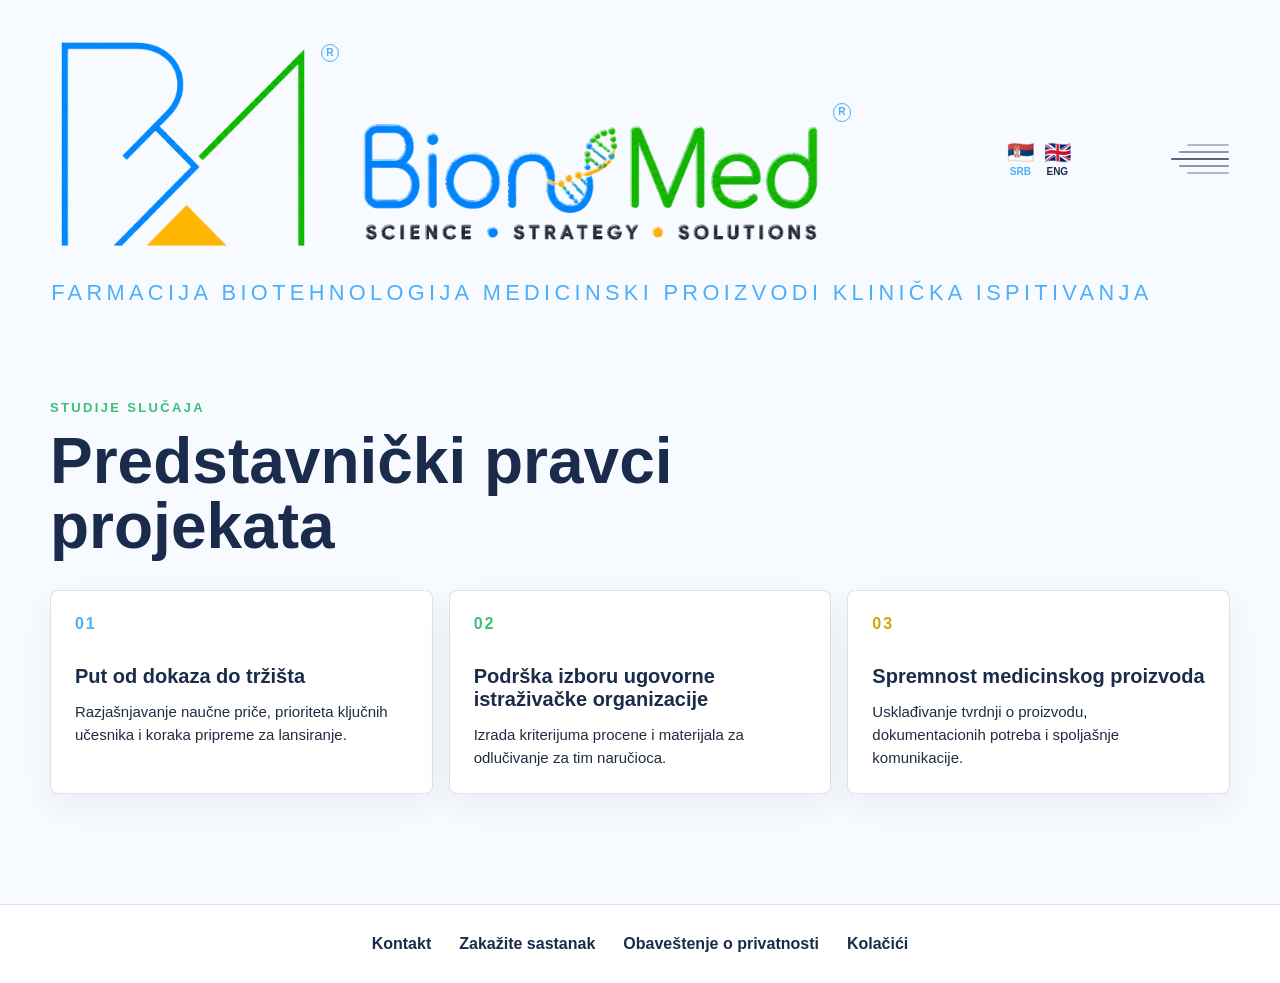
==== case-studies-sr.html @ 27e4acb4 "Initial commit via Netlify [skip ci]" ====
<!doctype html>
<html lang="sr">
<head>
  <meta charset="utf-8">
  <meta name="viewport" content="width=device-width, initial-scale=1">
  <title>Bion Med | Studije slučaja</title>
  <meta name="description" content="Predstavnički pravci Bion Med savetodavnih projekata u biomedicinskim naukama.">
  <link rel="stylesheet" href="styles.css?v=mobile-final-20260612">
</head>
<body>
  <header class="site-header" aria-label="Primarna navigacija">
    <div class="brand-center">
      <a class="brand" href="solution-b-sr.html#top" aria-label="Bion Med početna strana">
        <span class="brand-asset brand-asset-mark">
          <img class="brand-mark" src="g3-proposals/bion-med-chatgpt-monogram-grafism-cropped.png" alt="">
          <span class="registered-mark" aria-hidden="true">R</span>
        </span>
        <span class="brand-asset brand-asset-logo">
          <img class="brand-logo" src="g3-proposals/bion-med-chatgpt-logotype-cropped.png" alt="Bion Med">
          <span class="registered-mark" aria-hidden="true">R</span>
        </span>
      </a>
      <p class="brand-sectors">Farmacija Biotehnologija Medicinski proizvodi Klinička ispitivanja</p>
    </div>

    <div class="language-switch" aria-label="Izbor jezika">
      <a class="language-link is-active" href="case-studies-sr.html" aria-label="Srpska verzija" aria-current="page">
        <span class="language-flag" aria-hidden="true">🇷🇸</span>
        <span>srb</span>
      </a>
      <a class="language-link" href="case-studies.html" aria-label="Engleska verzija">
        <span class="language-flag" aria-hidden="true">🇬🇧</span>
        <span>eng</span>
      </a>
    </div>

    <nav class="side-menu" aria-label="Sekcije sajta">
      <button class="menu-trigger" type="button" aria-label="Otvori meni">
        <span></span>
        <span></span>
        <span></span>
        <span></span>
        <span></span>
      </button>
      <div class="side-panel">
        <a href="solution-b-sr.html#about">O nama</a>
        <a href="solution-b-sr.html#services">Naše usluge</a>
        <a href="solution-b-sr.html#process-automation">Automatizacija procesa</a>
        <a href="solution-b-sr.html#experience">Naše iskustvo</a>
        <a href="solution-b-sr.html#why-choose-us">Zašto izabrati nas</a>
        <a href="solution-b-sr.html#message-inquiries">Kontakt</a>
        <a href="case-studies-sr.html" aria-current="page">Studije slučaja</a>
        <a href="news-sr.html">Novosti</a>
      </div>
    </nav>
  </header>

  <main id="top">
    <section class="case-page">
      <div class="section-heading">
        <p class="section-label">Studije slučaja</p>
        <h1>Predstavnički pravci projekata</h1>
      </div>
      <div class="case-list">
        <article>
          <span>01</span>
          <h3>Put od dokaza do tržišta</h3>
          <p>Razjašnjavanje naučne priče, prioriteta ključnih učesnika i koraka pripreme za lansiranje.</p>
        </article>
        <article>
          <span>02</span>
          <h3>Podrška izboru ugovorne istraživačke organizacije</h3>
          <p>Izrada kriterijuma procene i materijala za odlučivanje za tim naručioca.</p>
        </article>
        <article>
          <span>03</span>
          <h3>Spremnost medicinskog proizvoda</h3>
          <p>Usklađivanje tvrdnji o proizvodu, dokumentacionih potreba i spoljašnje komunikacije.</p>
        </article>
      </div>
    </section>
  </main>

  <footer class="site-footer">
    <a href="solution-b-sr.html#message-inquiries">Kontakt</a>
    <a href="https://calendar.google.com/calendar/u/0/appointments/schedules/AcZssZ3W9Iv8rAubSwvGtwa5ucIwI_nNhwjz5LhxlbKPDGXNx2U5GC1hXW3__2z9-smpKLWtkaJI_X5J" target="_blank" rel="noopener">Zakažite sastanak</a>
    <a href="privacy-sr.html">Obaveštenje o privatnosti</a>
    <a href="cookies-sr.html">Kolačići</a>
  </footer>
  <script>
    const siteHeader = document.querySelector('.site-header');

    const updateTopFade = () => {
      const distance = Math.min(Math.max(window.scrollY, 0), 260);
      const fade = 1 - distance / 260;
      siteHeader.style.setProperty('--top-fade', fade.toFixed(3));
      siteHeader.style.setProperty('--top-shift', `${Math.round((1 - fade) * -34)}px`);
      siteHeader.style.setProperty('--top-pointer-events', fade > 0.08 ? 'auto' : 'none');
      siteHeader.style.setProperty('--header-bg-alpha', (0.72 * fade).toFixed(3));
      siteHeader.style.setProperty('--header-border-alpha', (0.72 * fade).toFixed(3));
      siteHeader.style.setProperty('--header-blur', `${Math.round(18 * fade)}px`);
    };

    updateTopFade();
    window.addEventListener('scroll', updateTopFade, { passive: true });
  </script>
</body>
</html>
---- styles.css ----
:root {
  --sky: #4daff7;
  --green: #3dbe7a;
  --yellow: #ffd24d;
  --navy: #1b2b4b;
  --gray: #e6ebf1;
  --ink: #1f2d42;
  --muted: #5b6778;
  --paper: #f7faff;
  --white: #ffffff;
  --line: rgba(27, 43, 75, 0.14);
  --shadow: 0 22px 60px rgba(27, 43, 75, 0.14);
}

@media (max-width: 820px) {
  .site-header {
    min-height: 188px !important;
    padding: 12px 14px 18px !important;
    overflow: visible !important;
  }

  .brand-center {
    width: calc(100vw - 28px) !important;
    padding-top: 42px !important;
  }

  .brand {
    width: calc(100vw - 28px) !important;
    max-width: 360px !important;
    gap: 10px !important;
    align-items: flex-end !important;
    justify-content: flex-start !important;
  }

  .brand-mark {
    width: 132px !important;
    height: 132px !important;
    margin: 0 !important;
  }

  .brand-logo {
    width: 178px !important;
    height: 74px !important;
    object-fit: contain !important;
    object-position: left center !important;
  }

  .registered-mark {
    width: 15px !important;
    height: 15px !important;
    font-size: 8px !important;
  }

  .brand-asset-mark .registered-mark,
  .brand-asset-logo .registered-mark {
    top: 0 !important;
    right: -10px !important;
  }

  .brand-sectors {
    margin-top: 8px !important;
    max-width: 310px !important;
    font-size: 11px !important;
    letter-spacing: 0.11em !important;
    line-height: 1.35 !important;
  }

  .language-switch {
    position: fixed !important;
    top: 10px !important;
    right: 16px !important;
    z-index: 40 !important;
    margin: 0 !important;
    gap: 8px !important;
  }

  .language-flag {
    font-size: 18px !important;
  }

  .language-link {
    font-size: 9px !important;
  }

  .side-menu {
    position: fixed !important;
    top: 124px !important;
    right: 18px !important;
    z-index: 42 !important;
    padding: 0 !important;
  }

  .menu-trigger {
    width: 46px !important;
    padding: 8px 0 !important;
  }

  .menu-trigger span:nth-child(1),
  .menu-trigger span:nth-child(5) {
    width: 30px !important;
  }

  .menu-trigger span:nth-child(2),
  .menu-trigger span:nth-child(4) {
    width: 38px !important;
  }

  .menu-trigger span:nth-child(3),
  .side-menu:hover .menu-trigger span,
  .side-menu:focus-within .menu-trigger span {
    width: 46px !important;
  }

  .side-panel {
    top: calc(100% + 10px) !important;
    right: 0 !important;
  }

  .hero {
    margin-top: 188px !important;
  }

  .case-page {
    margin-top: 188px !important;
  }
}

* {
  box-sizing: border-box;
}

html {
  scroll-behavior: smooth;
}

body {
  margin: 0;
  color: var(--ink);
  background: var(--paper);
  font-family: Inter, Avenir Next, Arial, sans-serif;
}

a {
  color: inherit;
  text-decoration: none;
}

.site-header {
  position: fixed;
  inset: 0 0 auto;
  z-index: 20;
  display: grid;
  grid-template-columns: auto 1fr auto;
  align-items: center;
  gap: 24px;
  padding: 12px clamp(18px, 4vw, 56px) 16px;
  background: rgba(247, 250, 255, var(--header-bg-alpha, 0.72));
  border-bottom: 1px solid rgba(255, 255, 255, var(--header-border-alpha, 0.72));
  backdrop-filter: blur(var(--header-blur, 18px));
}

.brand-center {
  grid-column: 1;
  justify-self: start;
  display: grid;
  justify-items: start;
  gap: 4px;
  min-width: 0;
  opacity: var(--top-fade, 1);
  pointer-events: var(--top-pointer-events, auto);
  transform: translateY(var(--top-shift, 0));
  transition: opacity 140ms linear, transform 140ms linear;
}

.brand {
  display: inline-flex;
  align-items: flex-end;
  justify-content: flex-start;
  gap: clamp(26px, 3vw, 46px);
  min-width: 0;
}

.brand-asset {
  position: relative;
  display: inline-grid;
  place-items: center;
}

.registered-mark {
  position: absolute;
  top: 12%;
  right: -24px;
  display: grid;
  place-items: center;
  width: clamp(18px, 1.45vw, 25px);
  height: clamp(18px, 1.45vw, 25px);
  border: 1.6px solid var(--sky);
  border-radius: 999px;
  color: var(--sky);
  background: rgba(247, 250, 255, 0.72);
  font-size: clamp(10px, 0.8vw, 14px);
  font-weight: 800;
  line-height: 1;
}

.brand-asset-logo .registered-mark {
  top: 8%;
  right: -24px;
}

.brand-mark {
  width: 264px;
  height: 264px;
  object-fit: contain;
}

.brand-logo {
  width: clamp(360px, 37vw, 660px);
  height: 188px;
  object-fit: contain;
  object-position: center;
}

.brand-sectors {
  margin: 0;
  color: var(--sky);
  font-size: clamp(17px, 1.7vw, 26px);
  font-weight: 300;
  letter-spacing: 0.2em;
  line-height: 1.2;
  text-align: left;
  text-transform: uppercase;
  white-space: nowrap;
}

.language-switch {
  grid-column: 2;
  justify-self: end;
  display: inline-flex;
  align-items: start;
  gap: 10px;
  margin-right: 76px;
  opacity: var(--top-fade, 1);
  pointer-events: var(--top-pointer-events, auto);
  transform: translateY(var(--top-shift, 0));
  transition: opacity 140ms linear, transform 140ms linear;
}

.language-link {
  display: grid;
  justify-items: center;
  gap: 3px;
  color: var(--navy);
  font-size: 10px;
  font-weight: 800;
  line-height: 1;
  text-decoration: none;
  text-transform: uppercase;
}

.language-link.is-active,
.language-link:hover {
  color: var(--sky);
}

.language-flag {
  font-size: 22px;
  line-height: 1;
}

.side-menu {
  grid-column: 3;
  justify-self: end;
  position: relative;
  padding: 18px 0;
  z-index: 3;
}

.menu-trigger {
  display: grid;
  justify-items: end;
  gap: 5px;
  width: 58px;
  padding: 8px 0;
  cursor: pointer;
  border: 0;
  background: transparent;
}

.menu-trigger span {
  height: 2px;
  border-radius: 2px;
  background: var(--navy);
  opacity: 0.9;
  transition: width 160ms ease, opacity 160ms ease, background 160ms ease;
}

.menu-trigger span:nth-child(1) {
  width: 42px;
  opacity: 0.3;
}

.menu-trigger span:nth-child(2) {
  width: 50px;
  opacity: 0.48;
}

.menu-trigger span:nth-child(3) {
  width: 58px;
  opacity: 0.72;
}

.menu-trigger span:nth-child(4) {
  width: 50px;
  opacity: 0.48;
}

.menu-trigger span:nth-child(5) {
  width: 42px;
  opacity: 0.3;
}

.side-menu:hover .menu-trigger span,
.side-menu:focus-within .menu-trigger span {
  width: 58px;
  opacity: 0.95;
  background: var(--sky);
}

.side-panel {
  position: absolute;
  top: 100%;
  right: 0;
  display: grid;
  width: min(82vw, 320px);
  padding: 12px;
  border: 1px solid var(--line);
  border-radius: 8px;
  background: rgba(255, 255, 255, 0.96);
  box-shadow: var(--shadow);
  opacity: 0;
  pointer-events: none;
  transform: translateY(-8px);
  transition: opacity 180ms ease, transform 180ms ease;
}

.side-menu:hover .side-panel,
.side-menu:focus-within .side-panel {
  opacity: 1;
  pointer-events: auto;
  transform: translateY(0);
}

.side-panel a {
  padding: 14px 16px;
  border-radius: 6px;
  color: var(--sky);
  font-weight: 650;
}

.side-panel a:hover {
  color: var(--navy);
  background: rgba(77, 175, 247, 0.14);
}

.side-panel a[aria-current="page"] {
  color: white;
  background: var(--sky);
}

.hero {
  position: relative;
  min-height: 64vh;
  display: grid;
  align-items: center;
  overflow: hidden;
  margin-top: clamp(300px, 23vw, 390px);
  padding: 54px clamp(22px, 6vw, 96px) 64px;
  isolation: isolate;
}

.hero-carousel,
.slide,
.hero-shade {
  position: absolute;
  inset: 0;
}

.hero-carousel {
  z-index: -3;
  background: var(--gray);
}

.slide {
  width: 100%;
  height: 100%;
  object-fit: cover;
  opacity: 0;
  transform: scale(1.05);
  filter: saturate(1.1) contrast(1.02);
  animation: brandSlide 25s infinite;
}

.slide-2 {
  animation-delay: 5s;
}

.slide-3 {
  animation-delay: 10s;
}

.slide-4 {
  animation-delay: 15s;
}

.slide-5 {
  animation-delay: 20s;
}

.hero-shade {
  z-index: -2;
  background:
    linear-gradient(180deg, rgba(247, 250, 255, 0.84) 0%, rgba(247, 250, 255, 0.68) 44%, rgba(247, 250, 255, 0.9) 100%),
    linear-gradient(90deg, rgba(77, 175, 247, 0.18), rgba(255, 255, 255, 0.22) 46%, rgba(61, 190, 122, 0.16));
}

.hero-content {
  display: grid;
  justify-items: center;
  max-width: 980px;
  margin: 0 auto;
  text-align: center;
}

.hero-content-a {
  justify-items: start;
  max-width: 1040px;
  text-align: left;
}

.hero-content-b {
  max-width: 1120px;
}

.hero-headline {
  display: grid;
  justify-items: center;
}

.representative-photos {
  position: relative;
  width: min(1080px, 100%);
  margin: 0 auto clamp(22px, 3vw, 34px);
  overflow: hidden;
  border: 1px solid rgba(255, 255, 255, 0.64);
  border-radius: 8px;
  background: rgba(255, 255, 255, 0.42);
  box-shadow: 0 18px 44px rgba(27, 43, 75, 0.12);
  aspect-ratio: 16 / 9;
}

.photo-track {
  display: flex;
  width: 400%;
  height: 100%;
  animation: photoSequence 20s infinite;
}

.photo-tile {
  display: block;
  flex: 0 0 25%;
  min-width: 0;
  width: 100%;
  height: 100%;
  object-fit: contain;
  filter: saturate(1.04) contrast(1.02);
}

.solution-illustration {
  position: absolute;
  inset: 0;
  z-index: 2;
  pointer-events: none;
}

.solution-illustration::before {
  position: absolute;
  inset: 0;
  content: "";
  background:
    linear-gradient(90deg, rgba(247, 250, 255, 0.54), rgba(247, 250, 255, 0.04) 40%, rgba(27, 43, 75, 0.2)),
    linear-gradient(180deg, rgba(247, 250, 255, 0.08), rgba(247, 250, 255, 0.42));
}

.solution-layer {
  position: absolute;
  right: clamp(22px, 5vw, 82px);
  top: 50%;
  width: min(42%, 420px);
  max-height: 74%;
  overflow: visible;
  opacity: 0;
  filter: drop-shadow(0 18px 28px rgba(27, 43, 75, 0.18));
  transform: translate3d(42px, -50%, 0) scale(0.96);
  animation: solutionSequence 15s infinite;
}

.solution-layer-network {
  animation-delay: 5s;
}

.solution-layer-pathway {
  animation-delay: 10s;
}

.dna-curve,
.dna-rung,
.network-link,
.pathway-arc,
.growth-line,
.solution-tick {
  fill: none;
  stroke-linecap: round;
  stroke-linejoin: round;
}

.dna-curve {
  stroke-width: 9;
}

.dna-curve-a,
.network-link,
.arc-blue,
.growth-line {
  stroke: var(--sky);
}

.dna-curve-b,
.arc-green {
  stroke: var(--green);
}

.dna-rung,
.arc-yellow {
  stroke: var(--yellow);
  stroke-width: 5;
}

.solution-layer circle,
.orbit-dot,
.node {
  fill: rgba(247, 250, 255, 0.88);
  stroke-width: 6;
}

.solution-layer-dna circle,
.node-blue,
.dot-blue {
  stroke: var(--sky);
}

.node-green,
.dot-green {
  stroke: var(--green);
}

.node-yellow,
.dot-yellow {
  stroke: var(--yellow);
}

.network-link {
  stroke-width: 8;
}

.network-link-soft {
  stroke: rgba(61, 190, 122, 0.72);
  stroke-width: 5;
}

.solution-card-shape {
  fill: rgba(247, 250, 255, 0.82);
  stroke: rgba(77, 175, 247, 0.72);
  stroke-width: 3;
}

.solution-tick {
  stroke: var(--green);
  stroke-width: 8;
}

.pathway-arc {
  stroke-width: 10;
}

.growth-line {
  stroke-width: 7;
}

.growth-arrow {
  stroke: var(--green);
}

.mini-bar {
  fill: rgba(247, 250, 255, 0.84);
  stroke-width: 3;
}

.bar-a {
  stroke: var(--yellow);
}

.bar-b {
  stroke: var(--green);
}

.bar-c {
  stroke: var(--sky);
}

.eyebrow,
.section-label {
  margin: 0 0 14px;
  color: var(--green);
  font-size: 13px;
  font-weight: 800;
  letter-spacing: 0.18em;
  text-transform: uppercase;
}

h1,
h2,
h3,
p {
  overflow-wrap: anywhere;
}

h1 {
  margin: 0;
  color: var(--navy);
  line-height: 0.92;
  letter-spacing: 0;
  font-weight: 760;
}

.hero-logotype {
  display: block;
  width: min(540px, 58vw);
  height: auto;
  object-fit: contain;
  object-position: left center;
  filter: drop-shadow(0 22px 38px rgba(27, 43, 75, 0.12));
}

.brand-promise {
  display: flex;
  align-items: center;
  gap: 16px;
  margin: 12px 0 0;
  color: var(--navy);
  font-size: clamp(18px, 2.2vw, 32px);
  font-weight: 520;
  letter-spacing: 0.34em;
  text-transform: uppercase;
}

.brand-promise span {
  display: inline-block;
  width: 12px;
  height: 12px;
  border-radius: 999px;
}

.brand-promise span:nth-child(1) {
  background: var(--sky);
}

.brand-promise span:nth-child(2) {
  background: var(--yellow);
}

.promise-title {
  display: flex;
  align-items: center;
  justify-content: center;
  gap: clamp(10px, 1.4vw, 18px);
  flex-wrap: wrap;
  color: var(--navy);
  font-size: clamp(31px, 4.7vw, 66px);
  line-height: 1.02;
  font-weight: 420;
  letter-spacing: 0.14em;
  text-align: center;
  text-transform: uppercase;
  text-shadow: 0 18px 42px rgba(27, 43, 75, 0.1);
}

.promise-title span {
  display: inline-block;
  width: clamp(10px, 1vw, 16px);
  height: clamp(10px, 1vw, 16px);
  border-radius: 999px;
}

.promise-title span:nth-child(1) {
  background: var(--sky);
}

.promise-title span:nth-child(2) {
  background: var(--yellow);
}

.hero-copy {
  max-width: 840px;
  margin: 22px 0 0;
  color: #2e3d54;
  font-size: clamp(17px, 2vw, 24px);
  line-height: 1.36;
}

.hero-actions {
  display: flex;
  flex-wrap: wrap;
  gap: 12px;
  margin-top: 24px;
}

.button,
.contact-box button {
  display: inline-flex;
  justify-content: center;
  align-items: center;
  min-height: 48px;
  padding: 0 20px;
  border: 1px solid transparent;
  border-radius: 8px;
  font-weight: 800;
  cursor: pointer;
}

.button.primary,
.contact-box button {
  color: white;
  background: var(--navy);
}

.button.secondary {
  color: var(--navy);
  border-color: rgba(27, 43, 75, 0.2);
  background: rgba(255, 255, 255, 0.78);
}

.band {
  width: min(1180px, calc(100% - 44px));
  margin: 0 auto;
  padding: 76px 0;
  border-bottom: 1px solid var(--line);
}

.case-page {
  width: min(1180px, calc(100% - 44px));
  margin: clamp(320px, 24vw, 410px) auto 0;
  padding: 80px 0 110px;
}

.case-page h1 {
  max-width: 820px;
  color: var(--navy);
  font-size: clamp(42px, 5vw, 76px);
  line-height: 1.02;
  font-weight: 620;
}

.intro,
.split,
.contact-section {
  display: grid;
  grid-template-columns: minmax(0, 0.9fr) minmax(0, 1.1fr);
  gap: clamp(32px, 7vw, 96px);
  align-items: start;
}

.band h2 {
  margin: 0;
  color: var(--navy);
  font-size: clamp(31px, 4vw, 54px);
  line-height: 1.02;
  letter-spacing: 0;
}

.band p {
  color: var(--muted);
  font-size: 18px;
  line-height: 1.65;
}

.section-heading {
  max-width: 760px;
  margin-bottom: 30px;
}

.service-grid,
.case-list,
.choice-grid {
  display: grid;
  grid-template-columns: repeat(4, minmax(0, 1fr));
  gap: 16px;
}

.service-grid article,
.case-list article,
.choice-grid article,
.contact-box {
  min-width: 0;
  padding: 24px;
  border: 1px solid var(--line);
  border-radius: 8px;
  background: white;
  box-shadow: 0 12px 34px rgba(27, 43, 75, 0.06);
}

.service-grid h3,
.case-list h3,
.choice-grid h3 {
  margin: 0 0 12px;
  color: var(--navy);
  font-size: 20px;
}

.service-grid p,
.case-list p,
.choice-grid p {
  margin: 0;
  font-size: 15px;
  line-height: 1.55;
}

.choice-grid {
  grid-template-columns: repeat(4, minmax(0, 1fr));
}

.choice-grid article {
  border-top: 4px solid var(--sky);
  background: linear-gradient(180deg, rgba(255, 255, 255, 0.96), rgba(247, 250, 255, 0.86));
}

.choice-grid article:nth-child(2) {
  border-top-color: var(--green);
}

.choice-grid article:nth-child(3) {
  border-top-color: var(--yellow);
}

.choice-grid article:nth-child(4) {
  border-top-color: var(--navy);
}

.metric-list {
  display: grid;
  gap: 12px;
}

.metric-list div {
  display: grid;
  grid-template-columns: 130px 1fr;
  gap: 18px;
  padding: 18px 0;
  border-bottom: 1px solid var(--line);
}

.metric-list strong {
  color: var(--navy);
}

.metric-list span {
  color: var(--muted);
  line-height: 1.55;
}

.case-list {
  grid-template-columns: repeat(3, minmax(0, 1fr));
}

.case-list span {
  display: inline-flex;
  margin-bottom: 32px;
  color: var(--sky);
  font-weight: 850;
  letter-spacing: 0.12em;
}

.case-list article:nth-child(2) span {
  color: var(--green);
}

.case-list article:nth-child(3) span {
  color: #d3a40d;
}

.contact-box {
  display: grid;
  gap: 14px;
}

.contact-box h2 {
  font-size: clamp(26px, 3vw, 38px);
}

.contact-box label {
  display: grid;
  gap: 7px;
  color: var(--navy);
  font-size: 14px;
  font-weight: 800;
}

.contact-box input,
.contact-box textarea {
  width: 100%;
  border: 1px solid var(--line);
  border-radius: 8px;
  padding: 13px 14px;
  color: var(--ink);
  background: #fbfdff;
  font: inherit;
}

.contact-box textarea {
  resize: vertical;
}

.policy-section {
  display: grid;
  gap: 26px;
}

.policy-copy,
.policy-note {
  max-width: 900px;
  color: var(--muted);
  font-size: 16px;
  line-height: 1.7;
}

.policy-copy {
  display: grid;
  gap: 14px;
}

.policy-grid {
  display: grid;
  grid-template-columns: repeat(3, minmax(0, 1fr));
  gap: 1px;
  background: var(--line);
  border: 1px solid var(--line);
}

.policy-grid article {
  display: grid;
  gap: 12px;
  min-height: 210px;
  padding: 26px;
  background: #fbfdff;
}

.policy-grid h3 {
  color: var(--navy);
  font-size: 18px;
}

.policy-grid p {
  color: var(--muted);
  line-height: 1.6;
}

.policy-note {
  display: grid;
  gap: 16px;
  padding-top: 4px;
}

.text-action {
  justify-self: start;
  border: 0;
  padding: 0;
  color: var(--sky);
  background: transparent;
  font: inherit;
  font-weight: 850;
  cursor: pointer;
}

.text-action:hover {
  color: var(--green);
}

.site-footer {
  display: flex;
  flex-wrap: wrap;
  justify-content: center;
  gap: 14px 28px;
  padding: 30px clamp(18px, 4vw, 56px);
  color: var(--navy);
  background: white;
  border-top: 1px solid var(--line);
  font-weight: 800;
}

.site-footer a:hover {
  color: var(--green);
}

.cookie-banner {
  position: fixed;
  right: clamp(16px, 3vw, 36px);
  bottom: clamp(16px, 3vw, 36px);
  z-index: 80;
  display: grid;
  grid-template-columns: minmax(0, 1fr) auto;
  gap: 22px;
  width: min(920px, calc(100vw - 32px));
  padding: 22px;
  border: 1px solid rgba(77, 175, 247, 0.22);
  border-radius: 8px;
  background: rgba(255, 255, 255, 0.96);
  box-shadow: 0 22px 58px rgba(27, 43, 75, 0.18);
  backdrop-filter: blur(18px);
}

.cookie-banner[hidden],
.cookie-panel[hidden] {
  display: none;
}

.cookie-banner h2,
.cookie-panel h2 {
  color: var(--navy);
  font-size: clamp(22px, 2vw, 30px);
  letter-spacing: 0;
}

.cookie-banner p:not(.section-label) {
  margin-top: 8px;
  max-width: 620px;
  color: var(--muted);
  line-height: 1.55;
}

.cookie-actions,
.cookie-panel-actions {
  display: flex;
  flex-wrap: wrap;
  align-items: center;
  justify-content: flex-end;
  gap: 10px;
}

.button.ghost {
  border: 1px solid var(--line);
  color: var(--navy);
  background: white;
}

.cookie-panel {
  position: fixed;
  inset: 0;
  z-index: 90;
  display: grid;
  place-items: center;
  padding: 18px;
  background: rgba(27, 43, 75, 0.38);
}

.cookie-panel-card {
  display: grid;
  gap: 22px;
  width: min(760px, 100%);
  max-height: calc(100vh - 36px);
  overflow: auto;
  padding: clamp(22px, 4vw, 34px);
  border-radius: 8px;
  background: #ffffff;
  box-shadow: 0 30px 80px rgba(27, 43, 75, 0.28);
}

.cookie-panel-head {
  display: flex;
  align-items: flex-start;
  justify-content: space-between;
  gap: 18px;
}

.icon-close {
  display: grid;
  place-items: center;
  flex: 0 0 auto;
  width: 38px;
  height: 38px;
  border: 1px solid var(--line);
  border-radius: 999px;
  color: var(--navy);
  background: white;
  font-size: 20px;
  line-height: 1;
  cursor: pointer;
}

.cookie-options {
  display: grid;
  gap: 10px;
}

.cookie-option {
  display: grid;
  grid-template-columns: 1fr auto;
  align-items: center;
  gap: 16px;
  padding: 18px;
  border: 1px solid var(--line);
  border-radius: 8px;
  background: #fbfdff;
}

.cookie-option strong {
  display: block;
  color: var(--navy);
  font-size: 16px;
}

.cookie-option small {
  display: block;
  margin-top: 5px;
  color: var(--muted);
  line-height: 1.45;
}

.cookie-option input {
  width: 24px;
  height: 24px;
  accent-color: var(--sky);
}

.cookie-option.is-required {
  background: #f4f9fd;
}

@keyframes brandSlide {
  0%,
  18% {
    opacity: 1;
    transform: scale(1);
  }
  22%,
  100% {
    opacity: 0;
    transform: scale(1.05);
  }
}

@keyframes photoSequence {
  0%,
  21% {
    transform: translateX(0);
  }
  25%,
  46% {
    transform: translateX(-25%);
  }
  50%,
  71% {
    transform: translateX(-50%);
  }
  75%,
  96% {
    transform: translateX(-75%);
  }
  100% {
    transform: translateX(0);
  }
}

@keyframes solutionSequence {
  0% {
    opacity: 0;
    transform: translate3d(42px, -50%, 0) scale(0.96);
  }
  6%,
  27% {
    opacity: 1;
    transform: translate3d(0, -50%, 0) scale(1);
  }
  33%,
  100% {
    opacity: 0;
    transform: translate3d(-34px, -50%, 0) scale(1.03);
  }
}

@media (max-width: 980px) {
  .site-header {
    grid-template-columns: 1fr auto;
    align-items: start;
  }

  .brand-center {
    grid-column: 1;
    justify-items: start;
  }

  .brand {
    justify-content: flex-start;
  }

  .brand-sectors {
    text-align: left;
    white-space: normal;
  }

  .side-menu {
    grid-column: 2;
  }

  .language-switch {
    grid-column: 2;
    margin-right: 62px;
  }

  .intro,
  .split,
  .contact-section {
    grid-template-columns: 1fr;
  }

  .service-grid,
  .case-list,
  .choice-grid {
    grid-template-columns: repeat(2, minmax(0, 1fr));
  }

  .representative-photos {
    width: min(100%, calc(100vw - 44px));
    aspect-ratio: 16 / 9;
  }

  .solution-layer {
    right: 16px;
    width: min(46%, 330px);
  }

}

@media (max-width: 640px) {
  .site-header {
    min-height: 206px;
    padding: 14px 16px 18px;
    grid-template-columns: 1fr auto;
    align-items: start;
    overflow: visible;
  }

  .brand-center {
    width: calc(100vw - 32px);
    padding-top: 34px;
  }

  .brand-logo {
    width: 122px;
    height: 60px;
  }

  .brand-mark {
    width: 176px;
    height: 176px;
    margin-left: 0;
    margin-right: 0;
  }

  .brand {
    width: min(100%, 318px);
    gap: 12px;
    align-items: flex-end;
    overflow: visible;
  }

  .registered-mark {
    width: 17px;
    height: 17px;
    font-size: 9px;
  }

  .brand-asset-mark .registered-mark {
    top: 5%;
    right: -12px;
  }

  .brand-asset-logo .registered-mark {
    top: 3%;
    right: -12px;
  }

  .brand-sectors {
    margin-top: 6px;
    max-width: 310px;
    font-size: 13px;
    letter-spacing: 0.12em;
  }

  .language-switch {
    position: fixed;
    top: 10px;
    right: 78px;
    z-index: 24;
    margin-right: 0;
    gap: 8px;
  }

  .language-flag {
    font-size: 19px;
  }

  .hero {
    min-height: 70vh;
    margin-top: 206px;
    padding: 38px 20px 46px;
  }

  .hero-content-a {
    justify-items: center;
    text-align: center;
  }

  .hero-logotype {
    width: min(420px, 86vw);
    object-position: center;
  }

  .brand-promise {
    justify-content: center;
    gap: 10px;
    font-size: 15px;
    letter-spacing: 0.14em;
    flex-wrap: wrap;
  }

  .brand-promise span {
    width: 9px;
    height: 9px;
  }

  .promise-title {
    gap: 8px;
    font-size: 23px;
    letter-spacing: 0.06em;
  }

  .representative-photos {
    width: calc(100vw - 40px);
    margin-bottom: 20px;
    aspect-ratio: 16 / 9;
  }

  .promise-title span {
    width: 8px;
    height: 8px;
  }

  .menu-trigger {
    width: 48px;
  }

  .side-menu {
    position: fixed;
    top: 92px;
    right: 18px;
    z-index: 25;
    padding: 0;
  }

  .side-panel {
    top: calc(100% + 10px);
    right: 0;
  }

  .menu-trigger span:nth-child(1),
  .menu-trigger span:nth-child(5) {
    width: 32px;
  }

  .menu-trigger span:nth-child(2),
  .menu-trigger span:nth-child(4) {
    width: 40px;
  }

  .menu-trigger span:nth-child(3),
  .side-menu:hover .menu-trigger span,
  .side-menu:focus-within .menu-trigger span {
    width: 48px;
  }

  .hero-shade {
    background:
      linear-gradient(180deg, rgba(247, 250, 255, 0.86), rgba(247, 250, 255, 0.74)),
      linear-gradient(90deg, rgba(247, 250, 255, 0.88), rgba(247, 250, 255, 0.38));
  }

  .eyebrow,
  .section-label {
    font-size: 11px;
    letter-spacing: 0.12em;
  }

  .hero-actions {
    display: grid;
  }

  .band {
    width: min(100% - 32px, 1180px);
    padding: 54px 0;
  }

  .case-page {
    width: min(100% - 32px, 1180px);
    margin-top: 206px;
    padding: 54px 0 80px;
  }

  .service-grid,
  .case-list,
  .choice-grid,
  .policy-grid {
    grid-template-columns: 1fr;
  }

  .metric-list div {
    grid-template-columns: 1fr;
    gap: 6px;
  }

  .site-footer {
    display: grid;
    justify-items: center;
  }

  .cookie-banner {
    right: 16px;
    bottom: 16px;
    grid-template-columns: 1fr;
  }

  .cookie-actions,
  .cookie-panel-actions {
    justify-content: stretch;
  }

  .cookie-actions .button,
  .cookie-panel-actions .button {
    width: 100%;
    justify-content: center;
  }

  .cookie-option {
    grid-template-columns: 1fr;
  }
}
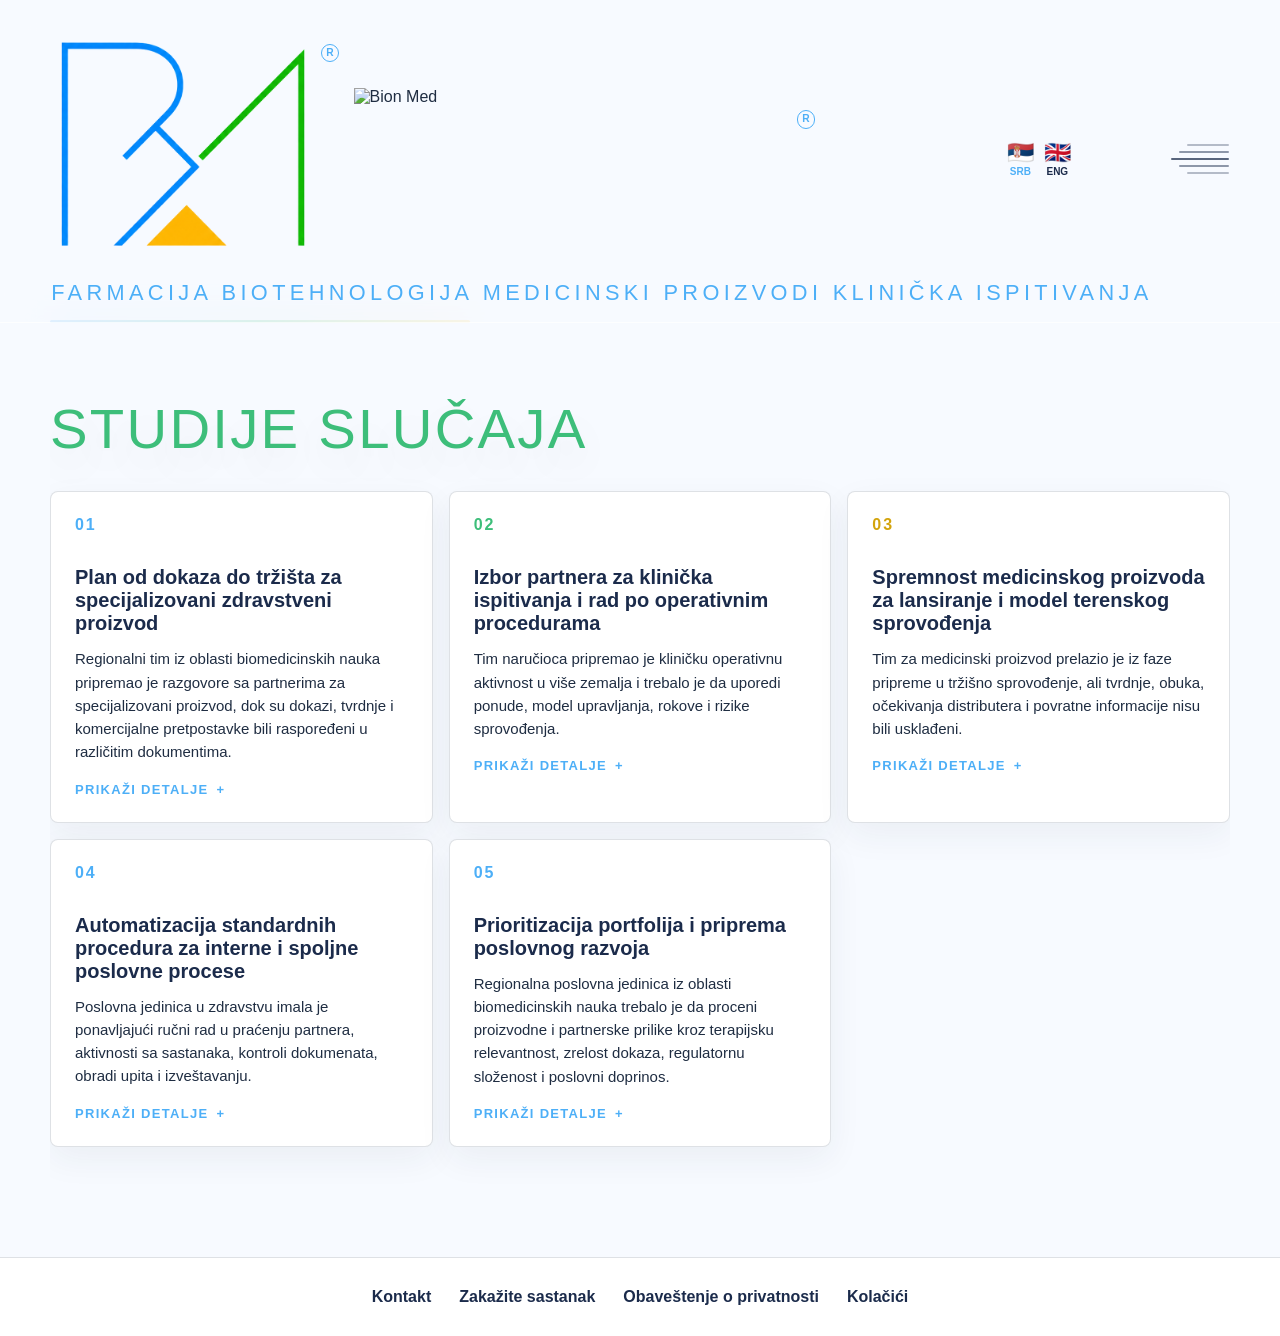
==== commit 433806e1: "Update Bion med final site case studies" ====
--- a/case-studies-sr.html
+++ b/case-studies-sr.html
@@ -3,20 +3,79 @@
 <head>
   <meta charset="utf-8">
   <meta name="viewport" content="width=device-width, initial-scale=1">
-  <title>Bion Med | Studije slučaja</title>
-  <meta name="description" content="Predstavnički pravci Bion Med savetodavnih projekata u biomedicinskim naukama.">
-  <link rel="stylesheet" href="styles.css?v=mobile-final-20260612">
+  <meta name="theme-color" content="#4daff7">
+  <link rel="icon" href="favicon.svg" type="image/svg+xml">
+  <link rel="alternate icon" href="assets/icons/favicon-64.png" type="image/png">
+  <link rel="apple-touch-icon" href="assets/icons/apple-touch-icon.png">
+  <link rel="manifest" href="site.webmanifest">
+  <title>Bion Med Studije slučaja | Praktični poslovni slučajevi iz zdravstva</title>
+  <meta name="description" content="Anonimizovani Bion Med poslovni slučajevi iz oblasti planiranja od dokaza do tržišta, izbora partnera za klinička ispitivanja, automatizacije procesa i spremnosti medicinskih proizvoda za lansiranje.">
+  <link rel="canonical" href="https://bion-med.com/case-studies-sr.html">
+  <link rel="alternate" hreflang="en" href="https://bion-med.com/case-studies.html">
+  <link rel="alternate" hreflang="sr" href="https://bion-med.com/case-studies-sr.html">
+  <link rel="alternate" hreflang="x-default" href="https://bion-med.com/case-studies.html">
+  <meta property="og:site_name" content="Bion Med">
+  <meta property="og:type" content="website">
+  <meta property="og:title" content="Bion Med Studije slučaja | Praktični poslovni slučajevi iz zdravstva">
+  <meta property="og:description" content="Anonimizovani Bion Med poslovni slučajevi iz oblasti planiranja od dokaza do tržišta, izbora partnera za klinička ispitivanja, automatizacije procesa i spremnosti medicinskih proizvoda za lansiranje.">
+  <meta property="og:url" content="https://bion-med.com/case-studies-sr.html">
+  <meta property="og:image" content="https://bion-med.com/g3-proposals/bion-med-chatgpt-logotype-transparent.png">
+  <meta property="og:locale" content="sr_RS">
+  <meta name="twitter:card" content="summary_large_image">
+  <meta name="twitter:title" content="Bion Med Studije slučaja | Praktični poslovni slučajevi iz zdravstva">
+  <meta name="twitter:description" content="Anonimizovani Bion Med poslovni slučajevi iz oblasti planiranja od dokaza do tržišta, izbora partnera za klinička ispitivanja, automatizacije procesa i spremnosti medicinskih proizvoda za lansiranje.">
+  <meta name="twitter:image" content="https://bion-med.com/g3-proposals/bion-med-chatgpt-logotype-transparent.png">
+  <script type="application/ld+json">
+  [
+    {
+      "@context": "https://schema.org",
+      "@type": "ProfessionalService",
+      "@id": "https://bion-med.com/#organization",
+      "name": "Bion Med",
+      "url": "https://bion-med.com/",
+      "logo": "https://bion-med.com/g3-proposals/bion-med-chatgpt-logotype-transparent.png",
+      "image": "https://bion-med.com/g3-proposals/bion-med-chatgpt-logotype-transparent.png",
+      "email": "contact@bion-med.com",
+      "areaServed": [
+        "Europe",
+        "Serbia",
+        "United States"
+      ],
+      "serviceType": [
+        "Savetovanje u farmaciji",
+        "Savetovanje u biotehnologiji",
+        "Strategija za medicinske proizvode",
+        "Podrška kliničkim operacijama",
+        "Poslovni razvoj u zdravstvu"
+      ],
+      "slogan": "Nauka, strategija, rešenja",
+      "description": "Bion Med pruža savetovanje zasnovano na nauci i dokazima za farmaceutske, biotehnološke, medicinsko-tehnološke kompanije i organizacije za klinička ispitivanja."
+    },
+    {
+      "@context": "https://schema.org",
+      "@type": "WebSite",
+      "@id": "https://bion-med.com/#website",
+      "name": "Bion Med",
+      "url": "https://bion-med.com/",
+      "inLanguage": "sr-RS",
+      "publisher": {
+        "@id": "https://bion-med.com/#organization"
+      }
+    }
+  ]
+  </script>
+  <link rel="stylesheet" href="styles.css?v=case-accordion-20260629">
 </head>
-<body>
+<body class="dynamic-combined subpage-dynamic">
   <header class="site-header" aria-label="Primarna navigacija">
     <div class="brand-center">
       <a class="brand" href="solution-b-sr.html#top" aria-label="Bion Med početna strana">
         <span class="brand-asset brand-asset-mark">
-          <img class="brand-mark" src="g3-proposals/bion-med-chatgpt-monogram-grafism-cropped.png" alt="">
+          <img class="brand-mark" src="g3-proposals/bion-med-chatgpt-monogram-grafism-cropped.png" alt="" width="666" height="565" decoding="async">
           <span class="registered-mark" aria-hidden="true">R</span>
         </span>
         <span class="brand-asset brand-asset-logo">
-          <img class="brand-logo" src="g3-proposals/bion-med-chatgpt-logotype-cropped.png" alt="Bion Med">
+          <img class="brand-logo" src="g3-proposals/bion-med-logotype-hires-cropped.png" alt="Bion Med" width="1500" height="430" decoding="async">
           <span class="registered-mark" aria-hidden="true">R</span>
         </span>
       </a>
@@ -56,26 +115,75 @@
   </header>
 
   <main id="top">
-    <section class="case-page">
+    <section class="case-page title-only-page">
       <div class="section-heading">
-        <p class="section-label">Studije slučaja</p>
-        <h1>Predstavnički pravci projekata</h1>
+        <h1>Studije slučaja</h1>
       </div>
       <div class="case-list">
         <article>
           <span>01</span>
-          <h3>Put od dokaza do tržišta</h3>
-          <p>Razjašnjavanje naučne priče, prioriteta ključnih učesnika i koraka pripreme za lansiranje.</p>
+          <h3>Plan od dokaza do tržišta za specijalizovani zdravstveni proizvod</h3>
+          <p>Regionalni tim iz oblasti biomedicinskih nauka pripremao je razgovore sa partnerima za specijalizovani proizvod, dok su dokazi, tvrdnje i komercijalne pretpostavke bili raspoređeni u različitim dokumentima.</p>
+          <button class="module-toggle" type="button" aria-expanded="false">Prikaži detalje</button>
+          <div class="module-detail">
+            <div>
+              <p><strong>Uloga Bion Meda:</strong> Bion Med je izradio mapu dokaza po grupama zainteresovanih strana, razdvojio potvrđene dokaze od pretpostavki, pripremio matricu poruka za medicinske i poslovne razgovore, identifikovao nedostajuće elemente dokaza i pretvorio materijal u plan aktivnosti za narednih 90 dana.</p>
+              <p><strong>Praktično isporučeno:</strong> Pregled dokaza, lista pitanja zainteresovanih strana, struktura vrednosne priče, evidencija mogućih primedbi, vodič za savetodavne razgovore i lista spremnosti za lansiranje za medicinski, tržišni i komercijalni tim.</p>
+              <p><strong>Poslovni ishod:</strong> Klijent je ušao u spoljne razgovore sa jasnijom pričom o proizvodu, prioritetnim planom dokaza i praktičnom internom mapom za partnersko angažovanje, pripremu lansiranja i međufunkcionalno sprovođenje.</p>
+            </div>
+          </div>
         </article>
         <article>
           <span>02</span>
-          <h3>Podrška izboru ugovorne istraživačke organizacije</h3>
-          <p>Izrada kriterijuma procene i materijala za odlučivanje za tim naručioca.</p>
+          <h3>Izbor partnera za klinička ispitivanja i rad po operativnim procedurama</h3>
+          <p>Tim naručioca pripremao je kliničku operativnu aktivnost u više zemalja i trebalo je da uporedi ponude, model upravljanja, rokove i rizike sprovođenja.</p>
+          <button class="module-toggle" type="button" aria-expanded="false">Prikaži detalje</button>
+          <div class="module-detail">
+            <div>
+              <p><strong>Uloga Bion Meda:</strong> Bion Med je pripremio logiku izbora partnera, ponderisanu matricu ocenjivanja, pitanja za zahtev za ponudu, model upravljanja projektom i registar rizika. Istovremeno su operativni tokovi po standardnim procedurama prevedeni u praktične radne korake za praćenje izvodljivosti, dokumenata, otvorenih aktivnosti, eskalacija i sastanaka.</p>
+              <p><strong>Praktično isporučeno:</strong> Matrica za poređenje partnera, materijal za internu odluku, kalendar upravljanja projektom, mapa odgovornosti, put eskalacije i jednostavni alati za praćenje statusa, dokumenata, rizika i narednih aktivnosti.</p>
+              <p><strong>Poslovni ishod:</strong> Klijent je dobio transparentniji proces izbora partnera, manje nejasnih prelaza između internog i spoljnog tima i operativnu strukturu pogodniju za proveru pre početka projekta.</p>
+            </div>
+          </div>
         </article>
         <article>
           <span>03</span>
-          <h3>Spremnost medicinskog proizvoda</h3>
-          <p>Usklađivanje tvrdnji o proizvodu, dokumentacionih potreba i spoljašnje komunikacije.</p>
+          <h3>Spremnost medicinskog proizvoda za lansiranje i model terenskog sprovođenja</h3>
+          <p>Tim za medicinski proizvod prelazio je iz faze pripreme u tržišno sprovođenje, ali tvrdnje, obuka, očekivanja distributera i povratne informacije nisu bili usklađeni.</p>
+          <button class="module-toggle" type="button" aria-expanded="false">Prikaži detalje</button>
+          <div class="module-detail">
+            <div>
+              <p><strong>Uloga Bion Meda:</strong> Bion Med je povezao naučne, regulatorne, komercijalne i operativne ulaze u pregled spremnosti za lansiranje. Fokus je bio na disciplini tvrdnji, vezi između dokaza i tvrdnji, prioritetima ciljnih korisnika, pripremi terenskog tima i procesu za prikupljanje povratnih informacija kupaca nakon lansiranja.</p>
+              <p><strong>Praktično isporučeno:</strong> Lista spremnosti za lansiranje, matrica tvrdnji i dokaza, logika ciljnih korisnika, struktura za informisanje distributera, nacrt interne obuke, tok za obradu upita kupaca i alat za praćenje povratnih informacija nakon lansiranja.</p>
+              <p><strong>Poslovni ishod:</strong> Klijent je dobio jasnije tačke odlučivanja, veću doslednost između dokaza o proizvodu i komunikacije na terenu i realističniji plan za pripremu, lansiranje i rano praćenje nakon lansiranja.</p>
+            </div>
+          </div>
+        </article>
+        <article>
+          <span>04</span>
+          <h3>Automatizacija standardnih procedura za interne i spoljne poslovne procese</h3>
+          <p>Poslovna jedinica u zdravstvu imala je ponavljajući ručni rad u praćenju partnera, aktivnosti sa sastanaka, kontroli dokumenata, obradi upita i izveštavanju.</p>
+          <button class="module-toggle" type="button" aria-expanded="false">Prikaži detalje</button>
+          <div class="module-detail">
+            <div>
+              <p><strong>Uloga Bion Meda:</strong> Bion Med je pregledao postojeći operativni tok, identifikovao ponavljajuće tačke odlučivanja, pretvorio ključne aktivnosti u korake zasnovane na standardnim operativnim procedurama i predložio praktičnu strukturu automatizacije koja ne narušava principe regulisane dokumentacije.</p>
+              <p><strong>Praktično isporučeno:</strong> Mapa procesa, logika koraka standardne procedure, matrica odgovornosti, automatizovani alat za praćenje aktivnosti, standardizovan prijem upita, registar aktivnosti sa sastanaka, struktura statusnog pregleda i pravila eskalacije za zakašnjele ili nepotpune aktivnosti.</p>
+              <p><strong>Poslovni ishod:</strong> Klijent je dobio jasniji i ponovljiviji operativni model, manji teret ručne koordinacije i bolju vidljivost odgovornosti, rokova i otvorenih rizika između internih i spoljnih učesnika.</p>
+            </div>
+          </div>
+        </article>
+        <article>
+          <span>05</span>
+          <h3>Prioritizacija portfolija i priprema poslovnog razvoja</h3>
+          <p>Regionalna poslovna jedinica iz oblasti biomedicinskih nauka trebalo je da proceni proizvodne i partnerske prilike kroz terapijsku relevantnost, zrelost dokaza, regulatornu složenost i poslovni doprinos.</p>
+          <button class="module-toggle" type="button" aria-expanded="false">Prikaži detalje</button>
+          <div class="module-detail">
+            <div>
+              <p><strong>Uloga Bion Meda:</strong> Bion Med je kreirao strukturisan model procene portfolija, proverio pretpostavke iza svake prilike i preveo naučne, tržišne i operativne ulaze u pregled spreman za razgovor sa rukovodstvom.</p>
+              <p><strong>Praktično isporučeno:</strong> Matrica prioritizacije portfolija, profili prilika, lista nedostajućih dokaza i elemenata dostupnosti tržištu, tačke za partnerske razgovore, pregled koristi i rizika i fazni plan sprovođenja za najatraktivnije prilike.</p>
+              <p><strong>Poslovni ishod:</strong> Klijent je dobio disciplinovaniji način odlučivanja o tome gde treba usmeriti vreme, resurse i partnerske razgovore, uz jasniju logiku šta treba nastaviti, šta treba odložiti i šta zahteva dodatnu proveru.</p>
+            </div>
+          </div>
         </article>
       </div>
     </section>
@@ -103,6 +211,29 @@
 
     updateTopFade();
     window.addEventListener('scroll', updateTopFade, { passive: true });
+
+    document.documentElement.classList.add('has-dynamic-motion');
+
+    document.querySelectorAll('.module-toggle').forEach((button) => {
+      button.addEventListener('click', () => {
+        const card = button.closest('article');
+        const isOpen = card.classList.toggle('is-open');
+        button.setAttribute('aria-expanded', String(isOpen));
+      });
+    });
+
+    const subpageRevealItems = document.querySelectorAll('.case-page, .section-heading, .policy-grid article, .policy-copy p, .case-list article, .site-footer');
+    subpageRevealItems.forEach((item) => item.classList.add('reveal-on-scroll'));
+
+    const subpageRevealObserver = new IntersectionObserver((entries) => {
+      entries.forEach((entry) => {
+        if (entry.isIntersecting) {
+          entry.target.classList.add('is-visible');
+        }
+      });
+    }, { threshold: 0.14 });
+
+    subpageRevealItems.forEach((item) => subpageRevealObserver.observe(item));
   </script>
 </body>
 </html>
--- a/styles.css
+++ b/styles.css
@@ -51,10 +51,14 @@
     font-size: 8px !important;
   }
 
-  .brand-asset-mark .registered-mark,
-  .brand-asset-logo .registered-mark {
+  .brand-asset-mark .registered-mark {
     top: 0 !important;
     right: -10px !important;
+  }
+
+  .brand-asset-logo .registered-mark {
+    top: 10px !important;
+    right: 4px !important;
   }
 
   .brand-sectors {
@@ -157,6 +161,7 @@
   background: rgba(247, 250, 255, var(--header-bg-alpha, 0.72));
   border-bottom: 1px solid rgba(255, 255, 255, var(--header-border-alpha, 0.72));
   backdrop-filter: blur(var(--header-blur, 18px));
+  pointer-events: none;
 }
 
 .brand-center {
@@ -204,8 +209,8 @@
 }
 
 .brand-asset-logo .registered-mark {
-  top: 8%;
-  right: -24px;
+  top: 22px;
+  right: 12px;
 }
 
 .brand-mark {
@@ -274,6 +279,7 @@
   position: relative;
   padding: 18px 0;
   z-index: 3;
+  pointer-events: auto;
 }
 
 .menu-trigger {
@@ -771,6 +777,20 @@
   font-weight: 620;
 }
 
+.title-only-page .section-heading {
+  max-width: 980px;
+  margin-bottom: 34px;
+}
+
+.title-only-page h1 {
+  max-width: 980px;
+  color: var(--green);
+  font-size: clamp(34px, 4.4vw, 62px);
+  font-weight: 540;
+  letter-spacing: 0.04em;
+  text-transform: uppercase;
+}
+
 .intro,
 .split,
 .contact-section {
@@ -778,6 +798,11 @@
   grid-template-columns: minmax(0, 0.9fr) minmax(0, 1.1fr);
   gap: clamp(32px, 7vw, 96px);
   align-items: start;
+}
+
+.contact-section {
+  position: relative;
+  z-index: 6;
 }
 
 .band h2 {
@@ -835,6 +860,15 @@
   line-height: 1.55;
 }
 
+.case-list p + p {
+  margin-top: 14px;
+}
+
+.case-list strong {
+  color: var(--navy);
+  font-weight: 820;
+}
+
 .choice-grid {
   grid-template-columns: repeat(4, minmax(0, 1fr));
 }
@@ -901,6 +935,9 @@
 .contact-box {
   display: grid;
   gap: 14px;
+  position: relative;
+  z-index: 7;
+  pointer-events: auto;
 }
 
 .contact-box h2 {
@@ -917,6 +954,8 @@
 
 .contact-box input,
 .contact-box textarea {
+  position: relative;
+  z-index: 2;
   width: 100%;
   border: 1px solid var(--line);
   border-radius: 8px;
@@ -924,10 +963,20 @@
   color: var(--ink);
   background: #fbfdff;
   font: inherit;
+  pointer-events: auto;
+  -webkit-appearance: none;
+  appearance: none;
+  user-select: text;
 }
 
 .contact-box textarea {
   resize: vertical;
+}
+
+.contact-box input:focus,
+.contact-box textarea:focus {
+  border-color: var(--sky);
+  outline: 3px solid rgba(77, 175, 247, 0.22);
 }
 
 .policy-section {
@@ -1295,8 +1344,8 @@
   }
 
   .brand-asset-logo .registered-mark {
-    top: 3%;
-    right: -12px;
+    top: 12px;
+    right: 4px;
   }
 
   .brand-sectors {
@@ -1463,3 +1512,411 @@
     grid-template-columns: 1fr;
   }
 }
+
+.dynamic-interactive .service-grid article {
+  position: relative;
+  overflow: hidden;
+}
+
+.dynamic-interactive .service-grid article::before {
+  position: absolute;
+  top: 0;
+  left: 0;
+  width: 4px;
+  height: 100%;
+  content: "";
+  background: linear-gradient(180deg, var(--sky), var(--green));
+  opacity: 0;
+  transition: opacity 180ms ease;
+}
+
+.dynamic-interactive .service-grid article.is-open::before,
+.dynamic-interactive .service-grid article:hover::before {
+  opacity: 1;
+}
+
+.module-toggle {
+  margin-top: 18px;
+  padding: 0;
+  border: 0;
+  color: var(--sky);
+  background: transparent;
+  cursor: pointer;
+  font: inherit;
+  font-size: 13px;
+  font-weight: 850;
+  letter-spacing: 0.1em;
+  text-transform: uppercase;
+}
+
+.module-toggle::after {
+  display: inline-block;
+  margin-left: 8px;
+  content: "+";
+  transition: transform 180ms ease;
+}
+
+.service-grid article.is-open .module-toggle::after,
+.case-list article.is-open .module-toggle::after {
+  transform: rotate(45deg);
+}
+
+.module-detail {
+  display: grid;
+  grid-template-rows: 0fr;
+  opacity: 0;
+  transition: grid-template-rows 220ms ease, opacity 220ms ease, margin-top 220ms ease;
+}
+
+.module-detail > p,
+.module-detail > div {
+  overflow: hidden;
+  margin: 0;
+}
+
+.service-grid article.is-open .module-detail,
+.case-list article.is-open .module-detail {
+  grid-template-rows: 1fr;
+  margin-top: 16px;
+  opacity: 1;
+}
+
+.case-list .module-detail p + p {
+  margin-top: 14px;
+}
+
+.experience-timeline {
+  position: relative;
+}
+
+.experience-timeline::before {
+  position: absolute;
+  top: 14px;
+  bottom: 14px;
+  left: 18px;
+  width: 2px;
+  content: "";
+  background: linear-gradient(180deg, var(--sky), var(--green), var(--yellow));
+}
+
+.experience-timeline > div {
+  position: relative;
+  padding-left: 54px;
+}
+
+.experience-timeline > div::before {
+  position: absolute;
+  top: 22px;
+  left: 7px;
+  display: grid;
+  place-items: center;
+  width: 24px;
+  height: 24px;
+  border: 2px solid white;
+  border-radius: 999px;
+  color: white;
+  background: var(--sky);
+  box-shadow: 0 10px 24px rgba(27, 43, 75, 0.16);
+  content: counter(timeline-step);
+  counter-increment: timeline-step;
+  font-size: 11px;
+  font-weight: 900;
+}
+
+.experience-timeline {
+  counter-reset: timeline-step;
+}
+
+.dynamic-interactive .contact-box select {
+  width: 100%;
+  min-height: 48px;
+  padding: 0 14px;
+  border: 1px solid rgba(27, 43, 75, 0.18);
+  border-radius: 8px;
+  color: var(--ink);
+  background: white;
+  font: inherit;
+}
+
+.dynamic-interactive .contact-box select:focus {
+  border-color: var(--sky);
+  outline: 3px solid rgba(77, 175, 247, 0.18);
+}
+
+.dynamic-combined .contact-section {
+  position: relative;
+  z-index: 30;
+  pointer-events: auto;
+}
+
+.dynamic-combined .contact-box {
+  position: relative;
+  z-index: 31;
+  opacity: 1 !important;
+  transform: none !important;
+  pointer-events: auto;
+  isolation: isolate;
+}
+
+.dynamic-combined .contact-box label,
+.dynamic-combined .contact-box input,
+.dynamic-combined .contact-box textarea,
+.dynamic-combined .contact-box select,
+.dynamic-combined .contact-box button {
+  position: relative;
+  z-index: 32;
+  pointer-events: auto;
+}
+
+.dynamic-combined .contact-box input,
+.dynamic-combined .contact-box textarea,
+.dynamic-combined .contact-box select {
+  -webkit-user-select: text;
+  user-select: text;
+}
+
+.dynamic-interactive .hero-copy::after {
+  display: block;
+  width: 92px;
+  height: 3px;
+  margin: 22px auto 0;
+  border-radius: 999px;
+  content: "";
+  background: linear-gradient(90deg, var(--sky), var(--green), var(--yellow));
+  animation: focusLine 5s ease-in-out infinite;
+}
+
+@keyframes focusLine {
+  0%,
+  100% {
+    transform: scaleX(0.72);
+  }
+
+  50% {
+    transform: scaleX(1);
+  }
+}
+
+@media (max-width: 720px) {
+  .experience-timeline::before {
+    left: 12px;
+  }
+
+  .experience-timeline > div {
+    padding-left: 44px;
+  }
+
+  .experience-timeline > div::before {
+    left: 1px;
+  }
+}
+
+.dynamic-combined .hero-carousel {
+  animation: quietBreath 16s ease-in-out infinite;
+}
+
+.dynamic-combined .hero-shade {
+  background:
+    radial-gradient(circle at 82% 34%, rgba(61, 190, 122, 0.18), transparent 30%),
+    linear-gradient(180deg, rgba(247, 250, 255, 0.82) 0%, rgba(247, 250, 255, 0.64) 44%, rgba(247, 250, 255, 0.92) 100%),
+    linear-gradient(90deg, rgba(77, 175, 247, 0.18), rgba(255, 255, 255, 0.22) 46%, rgba(61, 190, 122, 0.16));
+}
+
+.dynamic-combined .representative-photos {
+  transform: translateZ(0);
+}
+
+.dynamic-combined .representative-photos::after {
+  position: absolute;
+  inset: 0;
+  z-index: 3;
+  content: "";
+  pointer-events: none;
+  background: linear-gradient(100deg, transparent 0%, rgba(255, 255, 255, 0.34) 42%, transparent 62%);
+  transform: translateX(-110%);
+  animation: lensSweep 9s ease-in-out infinite;
+}
+
+.dynamic-proof-strip {
+  display: grid;
+  grid-template-columns: repeat(4, minmax(0, 1fr));
+  gap: 10px;
+  width: min(920px, 100%);
+  margin-top: 26px;
+}
+
+.dynamic-proof-strip span {
+  display: grid;
+  place-items: center;
+  min-height: 46px;
+  border: 1px solid rgba(77, 175, 247, 0.22);
+  border-radius: 8px;
+  color: var(--navy);
+  background: rgba(255, 255, 255, 0.58);
+  box-shadow: 0 14px 34px rgba(27, 43, 75, 0.08);
+  font-size: 13px;
+  font-weight: 800;
+  letter-spacing: 0.08em;
+  text-align: center;
+  text-transform: uppercase;
+  animation: proofPulse 8s ease-in-out infinite;
+}
+
+.dynamic-proof-strip span:nth-child(2) {
+  animation-delay: 0.8s;
+}
+
+.dynamic-proof-strip span:nth-child(3) {
+  animation-delay: 1.6s;
+}
+
+.dynamic-proof-strip span:nth-child(4) {
+  animation-delay: 2.4s;
+}
+
+.has-dynamic-motion .reveal-on-scroll {
+  opacity: 0;
+  transform: translateY(24px);
+  transition: opacity 520ms ease, transform 520ms ease;
+}
+
+.has-dynamic-motion .reveal-on-scroll.is-visible {
+  opacity: 1;
+  transform: translateY(0);
+}
+
+.dynamic-combined .service-grid article,
+.dynamic-combined .choice-grid article,
+.dynamic-combined .metric-list > div,
+.dynamic-combined .policy-grid article,
+.dynamic-combined .case-list article {
+  transition: transform 180ms ease, box-shadow 180ms ease, border-color 180ms ease;
+}
+
+.dynamic-combined .service-grid article:hover,
+.dynamic-combined .choice-grid article:hover,
+.dynamic-combined .metric-list > div:hover,
+.dynamic-combined .policy-grid article:hover,
+.dynamic-combined .case-list article:hover {
+  border-color: rgba(77, 175, 247, 0.36);
+  box-shadow: 0 18px 46px rgba(27, 43, 75, 0.1);
+  transform: translateY(-4px);
+}
+
+.subpage-dynamic .case-page {
+  position: relative;
+  overflow: hidden;
+}
+
+.subpage-dynamic .case-page::before {
+  position: absolute;
+  top: 0;
+  left: 0;
+  width: min(420px, 46vw);
+  height: 3px;
+  border-radius: 999px;
+  content: "";
+  background: linear-gradient(90deg, var(--sky), var(--green), var(--yellow));
+  animation: subpageAccent 7s ease-in-out infinite;
+}
+
+.subpage-dynamic .section-heading h1 {
+  text-shadow: 0 18px 38px rgba(27, 43, 75, 0.08);
+}
+
+@keyframes subpageAccent {
+  0%,
+  100% {
+    opacity: 0.56;
+    transform: scaleX(0.74);
+    transform-origin: left center;
+  }
+
+  50% {
+    opacity: 1;
+    transform: scaleX(1);
+    transform-origin: left center;
+  }
+}
+
+.side-panel a.is-active-section {
+  color: white;
+  background: var(--sky);
+}
+
+@keyframes quietBreath {
+  0%,
+  100% {
+    transform: scale(1);
+  }
+
+  50% {
+    transform: scale(1.018);
+  }
+}
+
+@keyframes lensSweep {
+  0%,
+  44% {
+    transform: translateX(-112%);
+  }
+
+  72%,
+  100% {
+    transform: translateX(112%);
+  }
+}
+
+@keyframes proofPulse {
+  0%,
+  100% {
+    border-color: rgba(77, 175, 247, 0.22);
+  }
+
+  50% {
+    border-color: rgba(61, 190, 122, 0.42);
+  }
+}
+
+@media (max-width: 820px) {
+  .dynamic-proof-strip {
+    grid-template-columns: repeat(2, minmax(0, 1fr));
+  }
+}
+
+@media (max-width: 560px) {
+  .dynamic-proof-strip {
+    grid-template-columns: 1fr;
+  }
+}
+
+@media (max-width: 820px) {
+  html[lang="sr"] .subpage-dynamic .brand-sectors {
+    max-width: min(340px, calc(100vw - 32px)) !important;
+    font-size: 10px !important;
+    letter-spacing: 0.085em !important;
+    line-height: 1.28 !important;
+  }
+
+  html[lang="sr"] .subpage-dynamic .case-page {
+    margin-top: 242px !important;
+  }
+}
+
+@media (max-width: 420px) {
+  html[lang="sr"] .subpage-dynamic .case-page {
+    margin-top: 258px !important;
+  }
+}
+
+@media (prefers-reduced-motion: reduce) {
+  .dynamic-combined .hero-carousel,
+  .dynamic-combined .representative-photos::after,
+  .dynamic-proof-strip span,
+  .has-dynamic-motion .reveal-on-scroll {
+    animation: none;
+    opacity: 1;
+    transform: none;
+    transition: none;
+  }
+}
